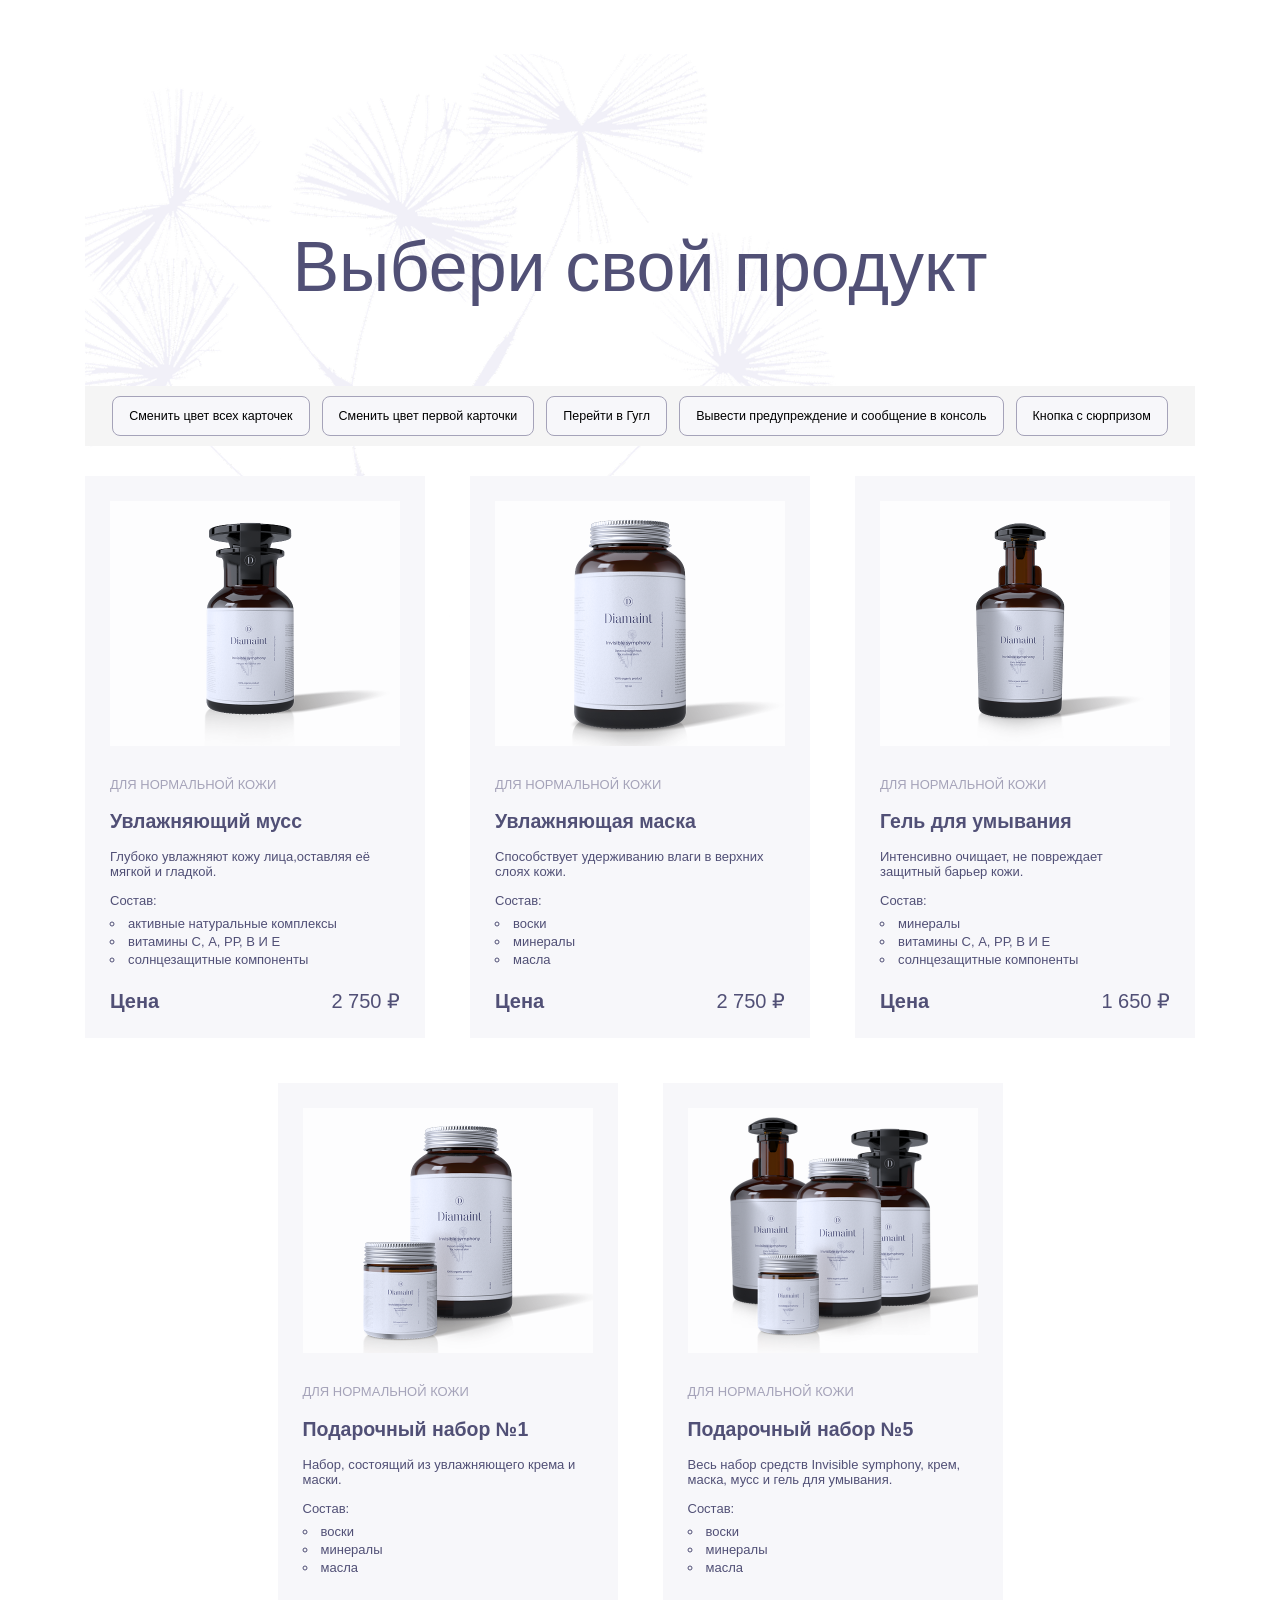
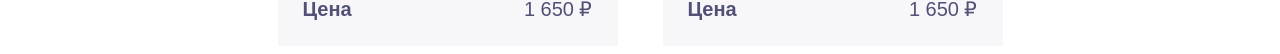
==== index.html @ e65fe532 "Used java script and added functions" ====
<!DOCTYPE html>
<html lang="en">

<head>
    <meta charset="UTF-8">
    <meta name="viewport" content="width=device-width, initial-scale=1.0">
    <title>Product</title>
    <link rel="stylesheet" href="style.css">

</head>

<body>
    <main class="main">
        <div class="container catalog__container">
            <h1 class="title catalog__title">Выбери свой продукт</h1>
            <div class="catalog__buttons">
                    <button id="change-color-all-card">Сменить цвет всех карточек</button>
                    <button id="changeFirstCard">Сменить цвет первой карточки</button>
                    <button id="goto-google">Перейти в Гугл</button>
                    <button id="output-console-log">Вывести предупреждение и сообщение в консоль</button>
                    <button id="buttonChanger">Кнопка с сюрпризом</button>
            </div>
            <ul class="products clear-list">
                <li class="product__item card">
                    <img src="images/muss.png" alt="товар увлажняющий мусс" class="card__image" />
                    <span class="card__category">для нормальной кожи</span>
                    <h2 class="card__name">Увлажняющий мусс</h2>
                    <p class="card__description">Глубоко увлажняют кожу лица,оставляя её мягкой и гладкой.</p>
                    <div class="card__compound compound">
                        <span class="compound__name">Состав:</span>
                        <ul class="compound__list">
                            <li>активные натуральные комплексы</li>
                            <li> витамины С, А, РР, В И Е</li>
                            <li>солнцезащитные компоненты</li>
                        </ul>
                    </div>

                    <div class="card__price">
                        <b>Цена</b>
                        <span>2 750 &#8381;</span>
                    </div>
                </li>

                <li class="product__item card">
                    <img src="images/maska.png" alt="товар увлажняющая маска" class="card__image" />
                    <span class="card__category">для нормальной кожи</span>
                    <h2 class="card__name">Увлажняющая маска</h2>
                    <p class="card__description">Способствует удерживанию влаги в верхних слоях кожи.</p>

                    <div class="card__compound compound">
                        <span class="compound__name">Состав:</span>
                        <ul class="compound__list">
                            <li>воски</li>
                            <li>минералы</li>
                            <li>масла</li>
                        </ul>
                    </div>

                    <div class="card__price">
                        <b>Цена</b>
                        <span>2 750 &#8381;</span>
                    </div>
                </li>

                <li class="product__item card">
                    <img src="images/gel_for_wash.png" alt="товар гель для умывания" class="card__image" />
                    <span class="card__category">для нормальной кожи</span>
                    <h2 class="card__name">Гель для умывания</h2>
                    <p class="card__description">Интенсивно очищает, не повреждает защитный барьер кожи.</p>

                    <div class="card__compound compound">
                        <span class="compound__name">Состав:</span>
                        <ul class="compound__list">
                            <li>минералы</li>
                            <li>витамины С, А, РР, В И Е</li>
                            <li>солнцезащитные компоненты</li>
                        </ul>
                    </div>

                    <div class="card__price">
                        <b>Цена</b>
                        <span>1 650 &#8381;</span>
                    </div>
                </li>

                <li class="product__item card">
                    <img src="images/giftpack_n1.png" alt="товар подарочный набор №1" class="card__image" />
                    <span class="card__category">для нормальной кожи</span>
                    <h2 class="card__name">Подарочный набор №1</h2>
                    <p class="card__description">Набор, состоящий из увлажняющего крема и маски.</p>

                    <div class="card__compound compound">
                        <span class="compound__name">Состав:</span>
                        <ul class="compound__list">
                            <li>воски</li>
                            <li>минералы</li>
                            <li>масла</li>
                        </ul>
                    </div>

                    <div class="card__price">
                        <b>Цена</b>
                        <span>1 650 &#8381;</span>
                    </div>
                </li>

                <li class="product__item card">
                    <img src="images/giftpack_n5.png" alt="товар подарочный набор №5" class="card__image" />
                    <span class="card__category">для нормальной кожи</span>
                    <h2 class="card__name">Подарочный набор №5</h2>
                    <p class="card__description">Весь набор средств Invisible symphony, крем, маска, мусс и гель для умывания.</p>

                    <div class="card__compound compound">
                        <span class="compound__name">Состав:</span>
                        <ul class="compound__list">
                            <li>воски</li>
                            <li>минералы</li>
                            <li>масла</li>
                        </ul>
                    </div>

                    <div class="card__price">
                        <b>Цена</b>
                        <span>1 650 &#8381;</span>
                    </div>
                </li>
            </ul>
        </div>
    </main>
    <script src="main.js"></script>
</body> 
</html>
---- style.css ----
*,
*::before,
*::after {
   
   box-sizing: border-box; 
}

body {
    font-family: Arial, sans-serif;
    font-size: 13px;
    color:#515076;
}

.container {
    width: 1110px;
    margin: 0 auto;
}

.products {
    display: flex;
    flex-wrap: wrap;
    justify-content: center;
    gap: 45px;
    box-sizing: border-box;
}

.products__item {
    width: 340px;
}

.card {
    background-color: #F7F7FA;
    padding: 25px;
}

.card__image {
    display: block;
    width: 290px;
    margin-bottom: 30px;
}


.card__description {
    color: #515076;
    width: 287px;
}

.card__category {
    display: block;
    font-size: 13px;
    line-height: 18px;
    color: #A5A3B9;
    text-transform: uppercase;
}

.card__price {
    display: flex;
    justify-content: space-between;
    align-items: center;
    margin-top: 20px;
    color: #515076;
    font-size: 20px;
    line-height: 24px;
}

.card__compound {
    margin-bottom: 20px;
}

.clear-list {
    list-style: none;
    margin: 0;
    padding: 0;

}
.title {
    font-size: 70px;
    font-weight: 400;
    line-height: 78px;
    margin: 0;
    text-align: center;
    margin-bottom: 40px;
}

.compound {
    font-size: 13px;
    line-height: 18px;
    width: 252px;
}
.compound__list {
    margin: 0;
    padding-left: 0;
    list-style-position: inside;
}

.compound__name {
    display: block;
    margin-bottom: 5px;
}

.catalog__container {
    background-image: url(../images/bg.png) ;
    background-repeat: no-repeat;
    background-position: 0 0;
    padding-top: 170px;
}

.catalog__title {
    margin-top: 50px;
    margin-bottom: 80px;
}

.catalog__buttons{
    display: flex;
    justify-content: center;
    flex-wrap: wrap;
    gap: 12px;
    margin-bottom: 30px;
    background-color: whitesmoke;
    padding: 10px 18px;
}

.catalog__buttons button{ 
    background-color: #F7F7FA;
    cursor: pointer;
    border: 1px solid #A5A3B9;
    border-radius: 8px;
    padding: 12px 16px;
    font-size: 12.5px;
}

.catalog__buttons button.active {
    background-color: blue;
}
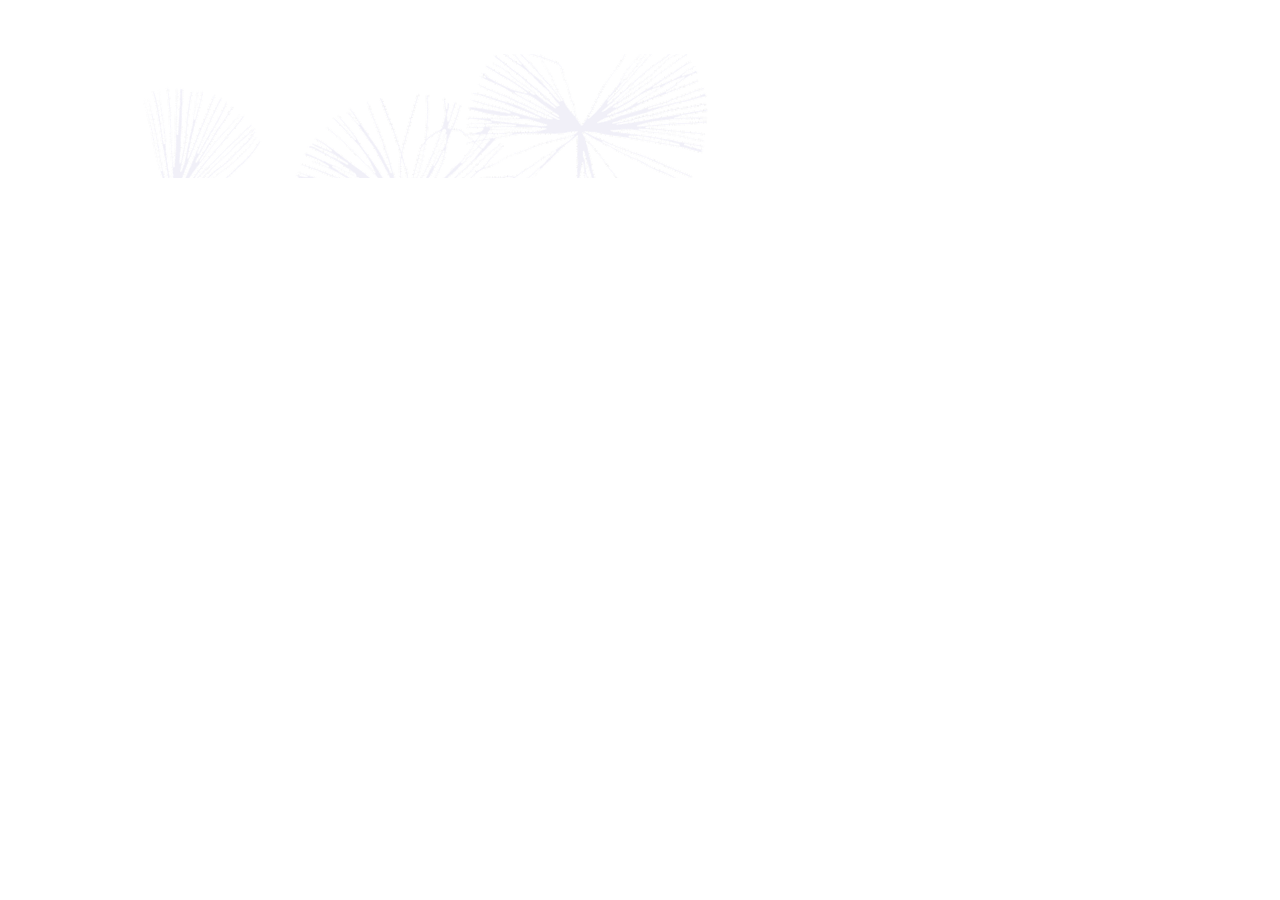
==== commit 1a78ac8a: "Used template" ====
--- a/index.html
+++ b/index.html
@@ -1,132 +1,42 @@
-<!DOCTYPE html>
+<!doctype html>
 <html lang="en">
+    <head>
+        <meta charset="UTF-8" />
+        <meta name="viewport" content="width=device-width, initial-scale=1.0" />
+        <title>Product</title>
+        <link rel="stylesheet" href="style.css" />
+        <script src="main.js" defer></script>
+        <script src="homework-7.js" defer></script>
+        <script src="homework-8.js" defer></script>
+        <script type="module" src="homework-9.js"></script>
+        <script type="module" src="comments.js"></script>
+        <script type="module" src="homework-10.js"></script>
+        <script type="module" src="productCards.js"></script>
+    </head>
 
-<head>
-    <meta charset="UTF-8">
-    <meta name="viewport" content="width=device-width, initial-scale=1.0">
-    <title>Product</title>
-    <link rel="stylesheet" href="style.css">
-
-</head>
-
-<body>
-    <main class="main">
-        <div class="container catalog__container">
-            <h1 class="title catalog__title">Выбери свой продукт</h1>
-            <div class="catalog__buttons">
-                    <button id="change-color-all-card">Сменить цвет всех карточек</button>
-                    <button id="changeFirstCard">Сменить цвет первой карточки</button>
-                    <button id="goto-google">Перейти в Гугл</button>
-                    <button id="output-console-log">Вывести предупреждение и сообщение в консоль</button>
-                    <button id="buttonChanger">Кнопка с сюрпризом</button>
-            </div>
-            <ul class="products clear-list">
-                <li class="product__item card">
-                    <img src="images/muss.png" alt="товар увлажняющий мусс" class="card__image" />
-                    <span class="card__category">для нормальной кожи</span>
-                    <h2 class="card__name">Увлажняющий мусс</h2>
-                    <p class="card__description">Глубоко увлажняют кожу лица,оставляя её мягкой и гладкой.</p>
-                    <div class="card__compound compound">
-                        <span class="compound__name">Состав:</span>
-                        <ul class="compound__list">
-                            <li>активные натуральные комплексы</li>
-                            <li> витамины С, А, РР, В И Е</li>
-                            <li>солнцезащитные компоненты</li>
-                        </ul>
+    <body>
+        <main class="main"></main>
+        <div class="container catalog__container"></div>
+        <ul class="products clear-list"></ul>
+        <template id= "card-template">
+            <li class="product__item card">
+                <img src="" alt="" class="card__image"/>
+                <span class="card__category"></span>
+                <h2 class="card__name"></h2>
+                <p class="card__description"></p> 
+                <div class="card__compound compound">
+                    <span class="compound__name">Состав:</span>
+                    <ul class="compound__list">
+                        <li class="li-1"></li>
+                        <li class="li-2"></li>
+                        <li class="li-3"></li>
+                    </ul>
+                    <div class="card__price">
+                         <b>Цена</b>
+                        <span class="card__price-value"></span>
                     </div>
-
-                    <div class="card__price">
-                        <b>Цена</b>
-                        <span>2 750 &#8381;</span>
-                    </div>
-                </li>
-
-                <li class="product__item card">
-                    <img src="images/maska.png" alt="товар увлажняющая маска" class="card__image" />
-                    <span class="card__category">для нормальной кожи</span>
-                    <h2 class="card__name">Увлажняющая маска</h2>
-                    <p class="card__description">Способствует удерживанию влаги в верхних слоях кожи.</p>
-
-                    <div class="card__compound compound">
-                        <span class="compound__name">Состав:</span>
-                        <ul class="compound__list">
-                            <li>воски</li>
-                            <li>минералы</li>
-                            <li>масла</li>
-                        </ul>
-                    </div>
-
-                    <div class="card__price">
-                        <b>Цена</b>
-                        <span>2 750 &#8381;</span>
-                    </div>
-                </li>
-
-                <li class="product__item card">
-                    <img src="images/gel_for_wash.png" alt="товар гель для умывания" class="card__image" />
-                    <span class="card__category">для нормальной кожи</span>
-                    <h2 class="card__name">Гель для умывания</h2>
-                    <p class="card__description">Интенсивно очищает, не повреждает защитный барьер кожи.</p>
-
-                    <div class="card__compound compound">
-                        <span class="compound__name">Состав:</span>
-                        <ul class="compound__list">
-                            <li>минералы</li>
-                            <li>витамины С, А, РР, В И Е</li>
-                            <li>солнцезащитные компоненты</li>
-                        </ul>
-                    </div>
-
-                    <div class="card__price">
-                        <b>Цена</b>
-                        <span>1 650 &#8381;</span>
-                    </div>
-                </li>
-
-                <li class="product__item card">
-                    <img src="images/giftpack_n1.png" alt="товар подарочный набор №1" class="card__image" />
-                    <span class="card__category">для нормальной кожи</span>
-                    <h2 class="card__name">Подарочный набор №1</h2>
-                    <p class="card__description">Набор, состоящий из увлажняющего крема и маски.</p>
-
-                    <div class="card__compound compound">
-                        <span class="compound__name">Состав:</span>
-                        <ul class="compound__list">
-                            <li>воски</li>
-                            <li>минералы</li>
-                            <li>масла</li>
-                        </ul>
-                    </div>
-
-                    <div class="card__price">
-                        <b>Цена</b>
-                        <span>1 650 &#8381;</span>
-                    </div>
-                </li>
-
-                <li class="product__item card">
-                    <img src="images/giftpack_n5.png" alt="товар подарочный набор №5" class="card__image" />
-                    <span class="card__category">для нормальной кожи</span>
-                    <h2 class="card__name">Подарочный набор №5</h2>
-                    <p class="card__description">Весь набор средств Invisible symphony, крем, маска, мусс и гель для умывания.</p>
-
-                    <div class="card__compound compound">
-                        <span class="compound__name">Состав:</span>
-                        <ul class="compound__list">
-                            <li>воски</li>
-                            <li>минералы</li>
-                            <li>масла</li>
-                        </ul>
-                    </div>
-
-                    <div class="card__price">
-                        <b>Цена</b>
-                        <span>1 650 &#8381;</span>
-                    </div>
-                </li>
-            </ul>
-        </div>
-    </main>
-    <script src="main.js"></script>
-</body> 
-</html>   
+                </div>       
+            </li>
+        </template>
+    </body>
+</html>
--- a/style.css
+++ b/style.css
@@ -1,14 +1,13 @@
 *,
 *::before,
 *::after {
-   
-   box-sizing: border-box; 
+    box-sizing: border-box;
 }
 
 body {
     font-family: Arial, sans-serif;
     font-size: 13px;
-    color:#515076;
+    color: #515076;
 }
 
 .container {
@@ -29,7 +28,7 @@
 }
 
 .card {
-    background-color: #F7F7FA;
+    background-color: #f7f7fa;
     padding: 25px;
 }
 
@@ -38,7 +37,6 @@
     width: 290px;
     margin-bottom: 30px;
 }
-
 
 .card__description {
     color: #515076;
@@ -49,7 +47,7 @@
     display: block;
     font-size: 13px;
     line-height: 18px;
-    color: #A5A3B9;
+    color: #a5a3b9;
     text-transform: uppercase;
 }
 
@@ -71,7 +69,6 @@
     list-style: none;
     margin: 0;
     padding: 0;
-
 }
 .title {
     font-size: 70px;
@@ -99,7 +96,7 @@
 }
 
 .catalog__container {
-    background-image: url(../images/bg.png) ;
+    background-image: url(../images/bg.png);
     background-repeat: no-repeat;
     background-position: 0 0;
     padding-top: 170px;
@@ -110,7 +107,7 @@
     margin-bottom: 80px;
 }
 
-.catalog__buttons{
+.catalog__buttons {
     display: flex;
     justify-content: center;
     flex-wrap: wrap;
@@ -120,10 +117,10 @@
     padding: 10px 18px;
 }
 
-.catalog__buttons button{ 
-    background-color: #F7F7FA;
+.catalog__buttons button {
+    background-color: #f7f7fa;
     cursor: pointer;
-    border: 1px solid #A5A3B9;
+    border: 1px solid #a5a3b9;
     border-radius: 8px;
     padding: 12px 16px;
     font-size: 12.5px;
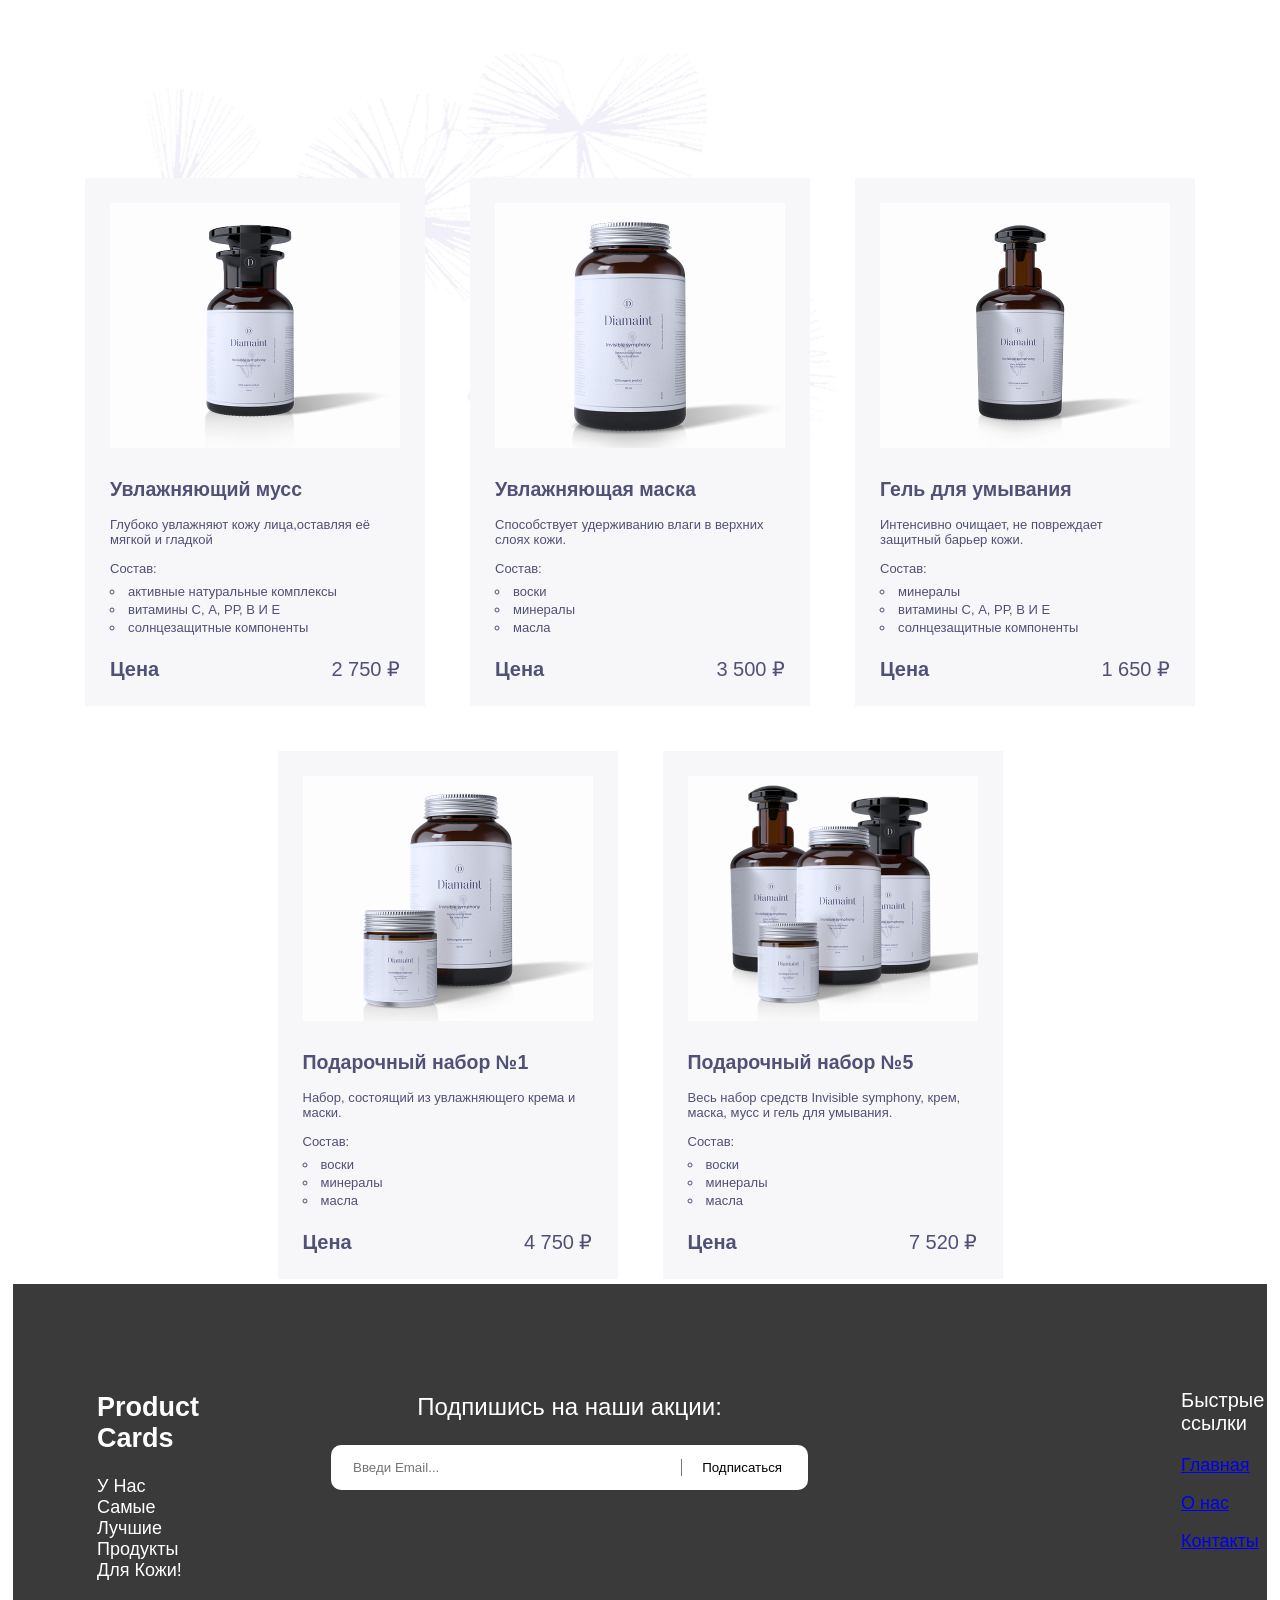
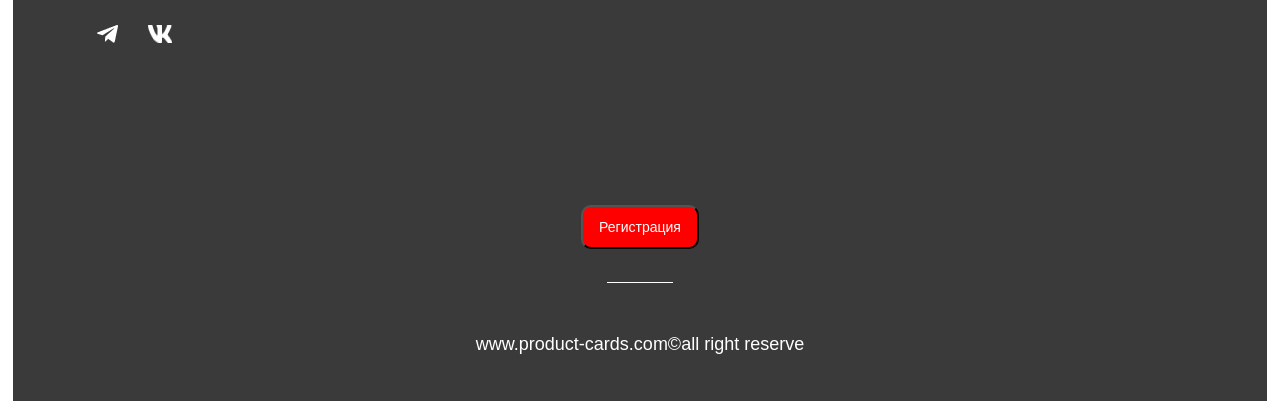
==== commit b9353f25: "Used footer, input, forms, new data" ====
--- a/index.html
+++ b/index.html
@@ -9,34 +9,180 @@
         <script src="homework-7.js" defer></script>
         <script src="homework-8.js" defer></script>
         <script type="module" src="homework-9.js"></script>
+        <script type="module" src="homework-10.js"></script>
+        <script src="homework-11.js" defer></script>
         <script type="module" src="comments.js"></script>
-        <script type="module" src="homework-10.js"></script>
         <script type="module" src="productCards.js"></script>
     </head>
-
     <body>
-        <main class="main"></main>
-        <div class="container catalog__container"></div>
-        <ul class="products clear-list"></ul>
-        <template id= "card-template">
-            <li class="product__item card">
-                <img src="" alt="" class="card__image"/>
-                <span class="card__category"></span>
-                <h2 class="card__name"></h2>
-                <p class="card__description"></p> 
-                <div class="card__compound compound">
-                    <span class="compound__name">Состав:</span>
-                    <ul class="compound__list">
-                        <li class="li-1"></li>
-                        <li class="li-2"></li>
-                        <li class="li-3"></li>
-                    </ul>
-                    <div class="card__price">
-                         <b>Цена</b>
-                        <span class="card__price-value"></span>
+        <main class="main">
+            <div class="container catalog__container">
+                <ul class="products clear-list"></ul>
+                <template id="card-template">
+                    <li class="product__item card">
+                        <img src="" alt="" class="card__image" />
+                        <span class="card__category"></span>
+                        <h2 class="card__name"></h2>
+                        <p class="card__description"></p>
+                        <div class="card__compound compound">
+                            <span class="compound__name">Состав:</span>
+                            <ul class="compound__list">
+                                <li class="li-1"></li>
+                                <li class="li-2"></li>
+                                <li class="li-3"></li>
+                            </ul>
+                        </div>
+                        <div class="card__price">
+                            <b>Цена</b>
+                            <span class="card__price-value"></span>
+                        </div>
+                    </li>
+                </template>
+            </div>
+        </main>
+        <footer class="footer__container">
+            <div class="footer__columns">
+                <div class="footer__column-first">
+                    <div class="footer__product-introduction">
+                        <h2>Product Cards</h2>
+                        <p>У Нас Самые Лучшие Продукты Для Кожи!</p>
                     </div>
-                </div>       
-            </li>
-        </template>
+                    <div class="product__icon">
+                        <img src="/images/telegramIcon.png" alt="Telegram" />
+                        <img src="/images/vkontakteIcon.png" alt="VK" />
+                    </div>
+                </div>
+                <div class="footer__column-second">
+                    <p class="footer__text">Подпишись на наши акции:</p>
+                    <form class="footer__form" id="footer__submit-form">
+                        <input
+                            type="email"
+                            name="email"
+                            class="footer__input"
+                            placeholder="Введи Email..."
+                            required
+                        />
+                        <button type="submit" class="footer__submit">
+                            Подписаться
+                        </button>
+                    </form>
+                </div>
+                <div class="footer__column-third">
+                    <p class="footer__link-help">Быстрые ссылки</p>
+                    <nav>
+                        <ul class="footer__menu">
+                            <li><a href="#">Главная</a></li>
+                            <li><a href="#">О нас</a></li>
+                            <li><a href="#">Контакты</a></li>
+                        </ul>
+                    </nav>
+                </div>
+            </div>
+            <div class="footer__column-last">
+                <button
+                    type="button"
+                    class="footer__registration"
+                    onclick="
+                        document
+                            .querySelector('.overlay')
+                            .classList.add('active')
+                    "
+                >
+                    Регистрация
+                </button>
+                <div class="overlay">
+                    <div class="modal">
+                        <form
+                            class="registration__form"
+                            id="registration__submit-form"
+                        >
+                            <label>
+                                <input
+                                    type="text"
+                                    name="name"
+                                    class="registration__name"
+                                    pattern="^[a-zA-Zа-яА-ЯЁё]+$"
+                                    placeholder="пример: Медер"
+                                    data-error-message="Разрешены символы латиницы,
+                                кириллицы."
+                                    aria-describedby="name-error"
+                                    required
+                                />
+                            </label>
+                            <label>
+                                <input
+                                    type="text"
+                                    name="surname"
+                                    class="registration__surname"
+                                    pattern="^[a-zA-Zа-яА-ЯЁё]+$"
+                                    placeholder="пример: Исаков"
+                                    data-error-message="Разрешены символы латиницы,
+                                кириллицы."
+                                    aria-describedby="surname-error"
+                                    required
+                                />
+                            </label>
+                            <label class="footer__label-dateOfBirth">
+                                Введите дату рождения
+                                <input
+                                    type="date"
+                                    id="dateOfBirth"
+                                    name="dateOfBirth"
+                                    class="registration__dateOfBirth"
+                                    min="1900-01-01"
+                                    max="2026-12-31"
+                                    required
+                                />
+                            </label>
+                            <label>
+                                <input
+                                    type="text"
+                                    name="login"
+                                    class="registration__login"
+                                    pattern="^[a-zA-Z0-9_\-]+$"
+                                placeholder="пример: Isakov"
+                                    data-error-message="Разрешены символы латиницы,
+                                цифры,тире и нижнее подчеркивание"
+                                    minlength="1"
+                                    maxlength="10"
+                                    aria-describedby="login-error"
+                                    required
+                                />
+                            </label>
+                            <input
+                                type="password"
+                                name="password"
+                                class="registration__password"
+                                placeholder="Введите ваш пароль"
+                                pattern="^\S{8,20}$"
+                                data-error-message="Минимум 8 символов,пробелы запрещены!"
+                                required
+                            />
+                            <input
+                                type="password"
+                                name="passwordConfirm"
+                                class="registration__password-confirm"
+                                placeholder="Подтвердите ваш пароль"
+                                required
+                            />
+                            <button type="submit">Зарегистрироваться</button>
+                        </form>
+                        <button
+                            type="button"
+                            class="registration__button-close"
+                            onclick="
+                                document
+                                    .querySelector('.overlay')
+                                    .classList.remove('active')
+                            "
+                        >
+                            <span aria-hidden="true">&times;</span>
+                        </button>
+                    </div>
+                </div>
+                <img src="/images/lineIcon.png" alt="line_Icon" />
+                <p>www.product-cards.com©all right reserve</p>
+            </div>
+        </footer>
     </body>
-</html>+</html>
--- a/style.css
+++ b/style.css
@@ -129,3 +129,186 @@
 .catalog__buttons button.active {
     background-color: blue;
 }
+
+.footer__container {
+    background-color: #3a3a3a;
+    color: #ffffff;
+    display: flex;
+    margin: 5px;
+    flex-direction: column;
+    font-size: 18px;
+    justify-content: center;
+}
+
+.footer__columns {
+    display: flex;
+    justify-content: space-around;
+    margin-top: 85px;
+}
+
+.footer__column-first {
+    width: 409px;
+    margin-left: 84px;
+    margin-right: 132px;
+}
+
+.footer__column-second {
+    width: 477px;
+}
+
+.footer__column-third {
+    display: flex;
+    flex-direction: column;
+    margin-left: 373px;
+    width: 178px;
+    height: 147px;
+    margin-right: 75px;
+}
+
+.footer__menu {
+    display: flex;
+    flex-direction: column;
+    list-style: none;
+    margin: 0;
+    padding: 0;
+    gap: 17px;
+}
+
+.footer__column-last {
+    display: flex;
+    flex-direction: column;
+    margin-top: 162px;
+    gap: 33px;
+    align-items: center;
+    margin-bottom: 28px;
+}
+
+.footer__product-introduction {
+    gap: 16px;
+}
+
+.product__icon {
+    display: flex;
+    flex-direction: row;
+    margin-top: 44px;
+    gap: 30px;
+}
+
+.footer__text {
+    text-align: center;
+    font-size: 24px;
+}
+
+.footer__form {
+    display: flex;
+    box-sizing: border-box;
+    background-color: #fff;
+    align-items: center;
+    border-radius: 10px;
+    margin-top: 13px;
+    justify-content: space-between;
+    padding: 14px 20px;
+    width: 477px;
+}
+
+.footer__input {
+    border: none;
+    outline: none;
+    color: #000000bf;
+}
+
+.footer__submit {
+    border: none;
+    background: transparent;
+    border-left: 1px solid #777777;
+    padding-left: 20px;
+    white-space: nowrap;
+}
+
+.footer__link-help {
+    font-size: 20px;
+}
+
+.linkHelp-gap {
+    gap: 23px;
+}
+
+.footer__registration {
+    padding: 12px 16px;
+    border-radius: 10px;
+    background-color: red;
+    font-size: 14px;
+    color: white;
+}
+
+.modal {
+    position: relative;
+    background-color: orange;
+    padding: 20px;
+    border-radius: 10px;
+    border: 2px solid white;
+}
+
+.overlay {
+    display: none;
+    position: fixed;
+    top: 0;
+    left: 0;
+    width: 100%;
+    height: 100%;
+    align-items: center;
+    justify-content: center;
+    background-color: rgba(0, 0, 0, 0.5); /* Затемнение фона */
+}
+
+.overlay.active {
+    display: flex;
+}
+
+.footer__label-dateOfBirth {
+    background-color: #fff;
+    text-align: left;
+    padding: 7px 35px;
+    border-radius: 10px;
+    color: gray;
+    font-size: 13px;
+    border: 1px solid white;
+}
+
+.footer__dateOfBirth {
+    text-align: left;
+}
+
+.registration__form {
+    display: flex;
+    gap: 15px;
+    flex-direction: column;
+    align-items: center;
+    border-radius: 10px;
+    margin-top: 13px;
+    box-sizing: border-box;
+    padding: 14px 20px;
+}
+
+.registration__form input {
+    padding: 4px 20px;
+    border: solid white;
+    border-radius: 10px;
+    outline: none;
+    color: #000000bf;
+}
+
+.registration__form button {
+    margin-top: 18px;
+    padding: 8px 20px;
+    border: 1px solid gray;
+    border-radius: 10px;
+    outline: none;
+    color: #000000bf;
+}
+
+.registration__button-close {
+    position: absolute;
+    top: 10px;
+    right: 10px;
+}
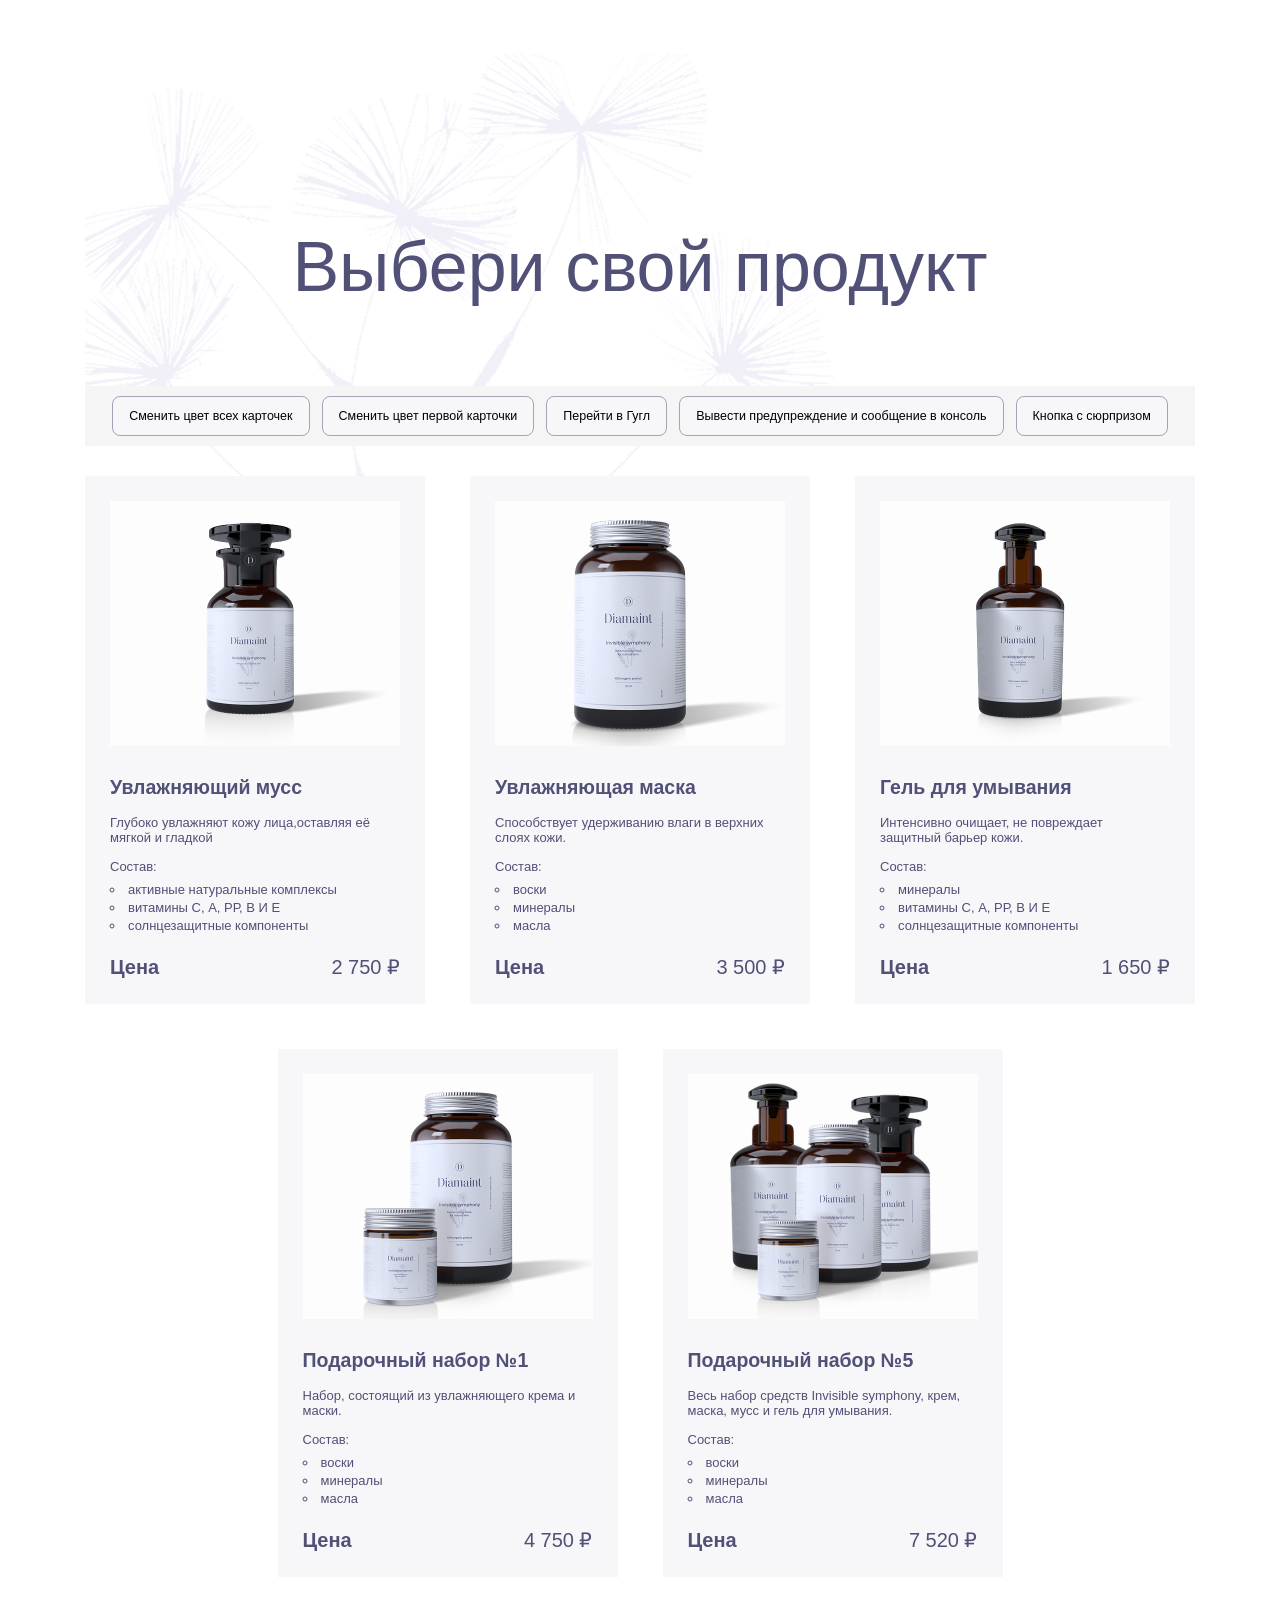
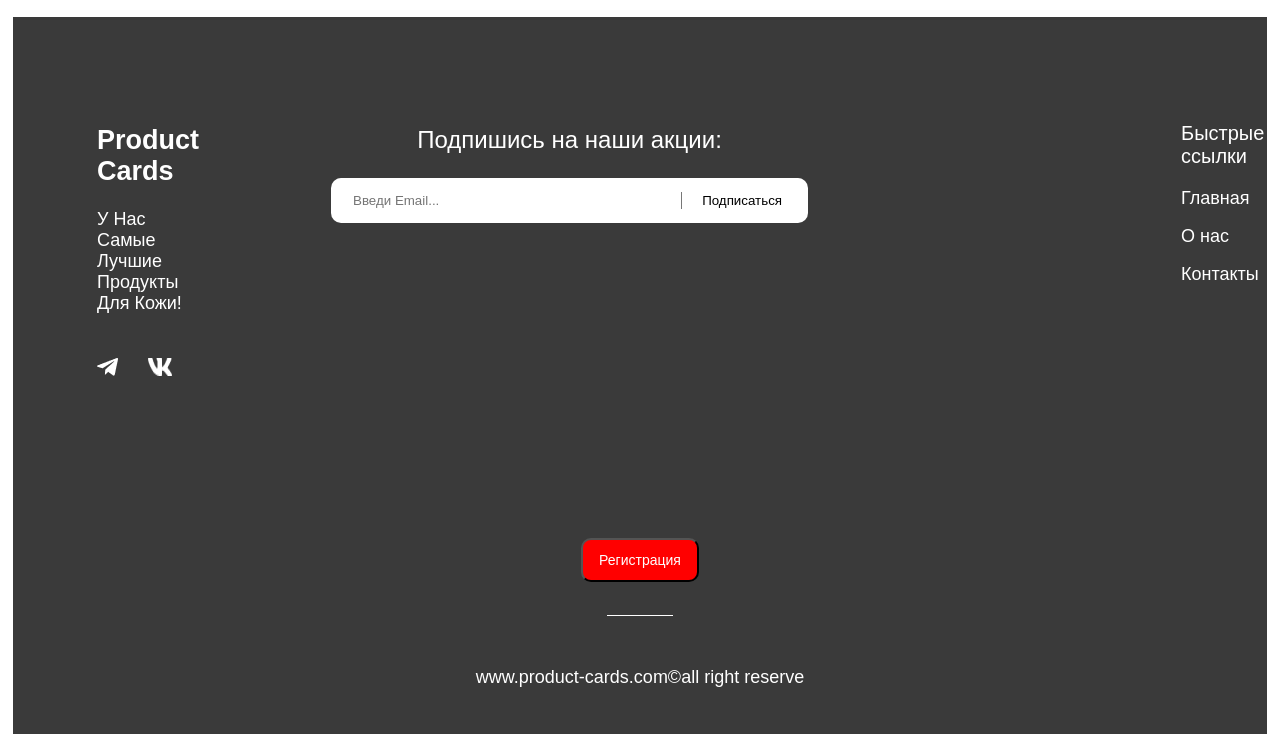
==== commit fd7d4a07: "Used Form and Modal to replace form  methods" ====
--- a/index.html
+++ b/index.html
@@ -5,18 +5,25 @@
         <meta name="viewport" content="width=device-width, initial-scale=1.0" />
         <title>Product</title>
         <link rel="stylesheet" href="style.css" />
-        <script src="main.js" defer></script>
-        <script src="homework-7.js" defer></script>
-        <script src="homework-8.js" defer></script>
-        <script type="module" src="homework-9.js"></script>
-        <script type="module" src="homework-10.js"></script>
-        <script src="homework-11.js" defer></script>
-        <script type="module" src="comments.js"></script>
-        <script type="module" src="productCards.js"></script>
+        <script type="module" src="main.js"></script>
     </head>
     <body>
         <main class="main">
             <div class="container catalog__container">
+                <h1 class="title catalog__title">Выбери свой продукт</h1>
+                <div class="catalog__buttons">
+                    <button id="change-color-all-card">
+                        Сменить цвет всех карточек
+                    </button>
+                    <button id="changeFirstCard">
+                        Сменить цвет первой карточки
+                    </button>
+                    <button id="goto-google">Перейти в Гугл</button>
+                    <button id="output-console-log">
+                        Вывести предупреждение и сообщение в консоль
+                    </button>
+                    <button id="buttonChanger">Кнопка с сюрпризом</button>
+                </div>
                 <ul class="products clear-list"></ul>
                 <template id="card-template">
                     <li class="product__item card">
@@ -82,15 +89,10 @@
                 <button
                     type="button"
                     class="footer__registration"
-                    onclick="
-                        document
-                            .querySelector('.overlay')
-                            .classList.add('active')
-                    "
-                >
+                    id="footer__button-open">
                     Регистрация
                 </button>
-                <div class="overlay">
+                <div class="overlay" id="modalWindow">
                     <div class="modal">
                         <form
                             class="registration__form"
@@ -104,7 +106,7 @@
                                     pattern="^[a-zA-Zа-яА-ЯЁё]+$"
                                     placeholder="пример: Медер"
                                     data-error-message="Разрешены символы латиницы,
-                                кириллицы."
+                                    кириллицы."
                                     aria-describedby="name-error"
                                     required
                                 />
@@ -117,7 +119,7 @@
                                     pattern="^[a-zA-Zа-яА-ЯЁё]+$"
                                     placeholder="пример: Исаков"
                                     data-error-message="Разрешены символы латиницы,
-                                кириллицы."
+                                    кириллицы."
                                     aria-describedby="surname-error"
                                     required
                                 />
@@ -140,9 +142,9 @@
                                     name="login"
                                     class="registration__login"
                                     pattern="^[a-zA-Z0-9_\-]+$"
-                                placeholder="пример: Isakov"
+                                    placeholder="пример: Isakov"
                                     data-error-message="Разрешены символы латиницы,
-                                цифры,тире и нижнее подчеркивание"
+                                    цифры,тире и нижнее подчеркивание"
                                     minlength="1"
                                     maxlength="10"
                                     aria-describedby="login-error"
@@ -170,11 +172,7 @@
                         <button
                             type="button"
                             class="registration__button-close"
-                            onclick="
-                                document
-                                    .querySelector('.overlay')
-                                    .classList.remove('active')
-                            "
+                            id="footer__button-close"
                         >
                             <span aria-hidden="true">&times;</span>
                         </button>
--- a/style.css
+++ b/style.css
@@ -138,6 +138,7 @@
     flex-direction: column;
     font-size: 18px;
     justify-content: center;
+    margin-top: 40px;
 }
 
 .footer__columns {
@@ -172,6 +173,11 @@
     margin: 0;
     padding: 0;
     gap: 17px;
+}
+
+.footer__menu a {
+    color: white;
+    text-decoration: none;
 }
 
 .footer__column-last {
@@ -240,6 +246,7 @@
     font-size: 14px;
     color: white;
 }
+
 
 .modal {
     position: relative;
